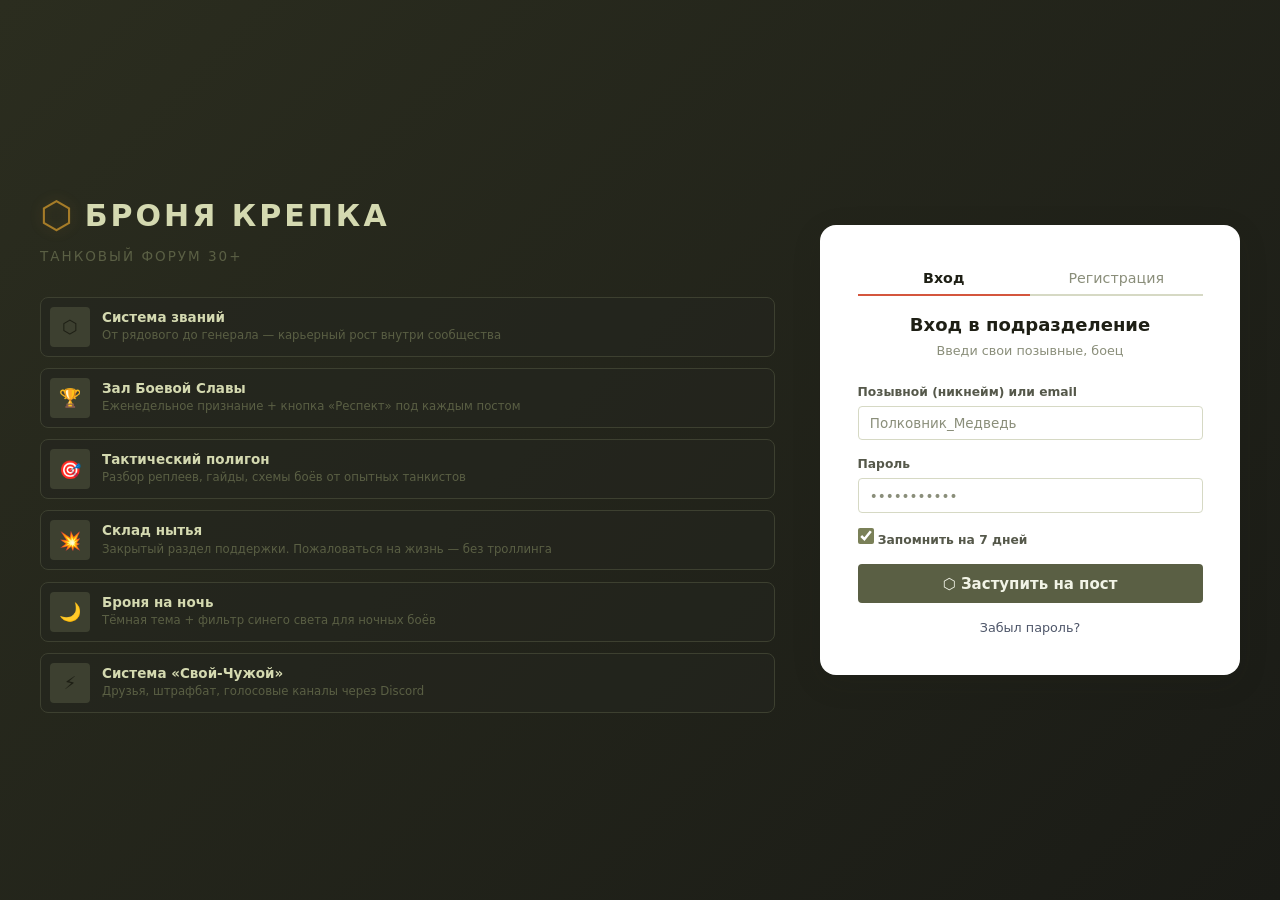
==== frontend/feed.html @ ec735a18 "Initial commit" ====
<!DOCTYPE html>
<html lang="ru">
<head>
  <meta charset="UTF-8">
  <meta name="viewport" content="width=device-width, initial-scale=1.0">
  <title>Броня Крепка — Лента подразделения</title>
  <link rel="stylesheet" href="css/base.css">
  <link rel="stylesheet" href="css/theme.css">
  <link rel="stylesheet" href="css/components.css">
  <link rel="stylesheet" href="css/layout.css">
  <link rel="stylesheet" href="css/responsive.css">
</head>
<body>

<div id="headerPlaceholder"></div>

<div class="page-layout">

  <main class="main-content">

    <div class="breadcrumbs">
      <a href="feed.html">Форум</a>
      <span>•</span>
      <span>Лента тем</span>
    </div>

    <div class="flex items-center justify-between" style="margin-bottom:1rem;flex-wrap:wrap;gap:0.75rem">
      <div>
        <h1 style="font-size:1.3rem">Лента подразделения</h1>
        <span class="text-sm text-tertiary">4 283 бойца в строю · 312 онлайн</span>
      </div>
      <a href="new-topic.html" class="btn btn-fire">➕ Новая тема</a>
    </div>

    <div class="tabs" id="filterTabs">
      <button class="tab active" data-filter="all">Все темы</button>
      <button class="tab" data-filter="vent" style="color:var(--fire-500)">💥 Склад нытья</button>
    </div>

    <div id="topicsContainer">
      <div class="loading" style="text-align:center;padding:2rem;color:var(--text-tertiary)">Загрузка тем...</div>
    </div>

    <!-- Пагинация -->
    <div class="pagination" id="pagination"></div>
  </main>

  <!-- ===== САЙДБАР ===== -->
  <aside class="sidebar">

    <!-- Зал Боевой Славы -->
    <div class="sidebar-widget">
      <div class="sidebar-widget-title">🏆 Зал Боевой Славы</div>
      <div class="hof-entry">
        <span style="font-size:1.2rem">🥇</span>
        <div style="flex:1">
          <div class="hof-name">Полковник_Медведь</div>
          <div class="hof-reason">5 гайдов, 48 респектов</div>
        </div>
        <span class="tag tag-gold">недели</span>
      </div>
      <div class="hof-entry">
        <span style="font-size:1.2rem">🥈</span>
        <div style="flex:1">
          <div class="hof-name">Tankist_1979</div>
          <div class="hof-reason">Помощь 12 новичкам</div>
        </div>
      </div>
      <div class="hof-entry">
        <span style="font-size:1.2rem">🥉</span>
        <div style="flex:1">
          <div class="hof-name">Serega_Na_Objekte</div>
          <div class="hof-reason">Спас тему от срача</div>
        </div>
      </div>
    </div>

    <!-- Кто онлайн -->
    <div class="sidebar-widget">
      <div class="sidebar-widget-title">🔋 За штурвалом <span class="text-xs text-tertiary" id="onlineCountHeader">(0)</span></div>
      <div id="onlineListSidebar"></div>
      <button class="btn btn-ghost btn-sm w-full" style="margin-top:6px" onclick="loadOnlineModal()">👥 Все онлайн</button>
    </div>

    <!-- Статистика -->
    <div class="sidebar-widget">
      <div class="sidebar-widget-title">📊 Статистика подразделения</div>
      <div class="sidebar-stats">
        <div class="sidebar-stat"><div class="num">4 283</div><div class="label">Бойцов</div></div>
        <div class="sidebar-stat"><div class="num">312</div><div class="label">Онлайн</div></div>
        <div class="sidebar-stat"><div class="num">12 847</div><div class="label">Тем</div></div>
        <div class="sidebar-stat"><div class="num">143K</div><div class="label">Постов</div></div>
      </div>
    </div>

    <!-- Достижения -->
    <div class="sidebar-widget">
      <div class="sidebar-widget-title">🏅 Твои достижения</div>
      <div class="achievement-item">
        <div class="ach-icon">💬</div>
        <div class="ach-info">
          <div class="ach-name">100 постов</div>
          <div class="ach-desc">Напиши 100 сообщений</div>
        </div>
        <span class="ach-progress">82/100</span>
      </div>
      <div class="achievement-item">
        <div class="ach-icon">🎓</div>
        <div class="ach-info">
          <div class="ach-name">Наставник</div>
          <div class="ach-desc">Помоги 10 новичкам</div>
        </div>
        <span class="ach-progress">4/10</span>
      </div>
      <div class="achievement-item locked">
        <div class="ach-icon">🛡</div>
        <div class="ach-info">
          <div class="ach-name">Хранитель порядка</div>
          <div class="ach-desc">Спаси тему от флуда</div>
        </div>
        <span class="ach-progress">🔒</span>
      </div>
    </div>

    <!-- Кланы -->
    <div class="sidebar-widget" id="clansWidget">
      <div class="sidebar-widget-title">🏰 Клубы по интересам</div>
      <div id="clansList"><div class="text-sm text-tertiary" style="padding:0.5rem">Загрузка...</div></div>
      <div class="flex gap-2" style="margin-top:0.5rem;flex-wrap:wrap">
        <button class="btn btn-ghost btn-sm" style="flex:1;font-size:0.72rem" onclick="showCreateClan()">➕ Создать</button>
      </div>
    </div>

    <div class="modal-overlay" id="createClanModal">
      <div class="modal" style="max-width:400px;position:relative">
        <button class="modal-close" onclick="modal.close('createClanModal')">✕</button>
        <h2>🏰 Создать клуб</h2>
        <form onsubmit="createClan(this);return false">
          <div class="form-group">
            <label>Название клуба</label>
            <input class="input" id="clanName" placeholder="Название" required>
          </div>
          <div class="form-group">
            <label>Описание</label>
            <textarea class="input" id="clanDesc" rows="3" placeholder="Опишите ваш клуб"></textarea>
          </div>
          <div class="flex gap-2" style="margin-top:1rem">
            <button type="submit" class="btn btn-primary">🏰 Создать</button>
            <button type="button" class="btn btn-ghost" onclick="modal.close('createClanModal')">Отмена</button>
          </div>
        </form>
      </div>
    </div>
  </aside>
</div>

<!-- ===== МОДАЛКА: ВСЕ ОНЛАЙН ===== -->
<div class="modal-overlay" id="onlineModal">
  <div class="modal" style="max-width:460px;position:relative">
    <button class="modal-close" onclick="modal.close('onlineModal')">✕</button>
    <h2>🔋 За штурвалом <span class="text-sm text-tertiary" id="onlineModalCount">(0)</span></h2>

    <div style="margin-bottom:0.75rem">
      <input class="input" type="text" placeholder="Поиск по позывному..." id="onlineSearch" oninput="filterOnline(this.value)">
    </div>

    <div id="onlineList" style="max-height:400px;overflow-y:auto"></div>
  </div>
</div>

<div id="footerPlaceholder"></div>
<div id="chatPlaceholder"></div>

<script src="js/utils.js"></script>
<script src="js/api.js"></script>
<script src="js/theme.js"></script>
<script src="js/toast.js"></script>
<script src="js/avatar.js"></script>
<script src="js/modals.js"></script>
<script src="js/components.js"></script>
<script src="js/chat.js?v=2"></script>
<script>
  var currentFilter = 'all';
  var currentSearch = '';
  var currentPage = 1;
  var categoriesMap = {};
  var sectionsByCategory = {};

  function buildAvatarHtml(username) {
    var letter = (username && username.length > 0) ? username.charAt(0).toUpperCase() : '?';
    var colors = ['4e5669','7a8058','b8432f','a67c28','5a5f44','8a8e7a','9da370','6b5070','3d6b5e','8b5e3c'];
    var hash = 0;
    for (var i = 0; i < (username || '').length; i++) { hash = username.charCodeAt(i) + ((hash << 5) - hash); }
    var c = colors[Math.abs(hash) % colors.length];
    var svg = '%3Csvg xmlns=\'http://www.w3.org/2000/svg\' viewBox=\'0 0 100 100\'%3E%3Crect fill=\'%23' + c + '\' width=\'100\' height=\'100\'/%3E%3Ccircle fill=\'%23d4d9b0\' cx=\'50\' cy=\'35\' r=\'22\'/%3E%3Ctext x=\'50\' y=\'42\' text-anchor=\'middle\' font-size=\'16\' fill=\'%233d4030\' font-weight=\'bold\'%3E' + encodeURIComponent(letter) + '%3C/text%3E%3C/svg%3E';
    return 'data:image/svg+xml,' + svg;
  }

  function formatDate(dateStr) {
    if (!dateStr) return '';
    var d = new Date(dateStr);
    var now = new Date();
    var diff = now - d;
    var mins = Math.floor(diff / 60000);
    var hours = Math.floor(diff / 3600000);
    var days = Math.floor(diff / 86400000);
    if (mins < 1) return 'только что';
    if (mins < 60) return mins + ' мин назад';
    if (hours < 24) return hours + ' ч назад';
    if (days < 7) return days + ' дн назад';
    return d.toLocaleDateString('ru-RU', { day: 'numeric', month: 'short', year: 'numeric' });
  }

  function parseTags(tagsStr) {
    if (!tagsStr) return [];
    return tagsStr.split(',').map(function (t) { return t.trim(); }).filter(function (t) { return t; });
  }

  function getTagClass(tag) {
    var upper = tag.toUpperCase();
    if (upper === 'ЗАКРЕП') return 'tag-gold';
    if (upper === 'ГАЙД' || upper.indexOf('ГАЙД') !== -1) return 'tag-steel';
    if (upper === 'РЕПЛЕЙ') return 'tag-gold';
    if (upper === 'ХОТОВО' || upper.indexOf('НЫТЬЁ') !== -1) return 'tag-fire';
    return '';
  }

  function renderTopicCard(t) {
    var tags = parseTags(t.tags);
    var tagHtml = tags.map(function (tag) {
      var cls = getTagClass(tag);
      return '<span class="tag' + (cls ? ' ' + cls : '') + '">' + tag + '</span>';
    }).join('');
    var avatarUrl = t.avatar || buildAvatarHtml(t.username);
    var lastActivity = t.updatedAt ? '• Последний: <strong>' + t.username + '</strong> ' + formatDate(t.updatedAt) : '';
    var isVent = (t.categoryName && t.categoryName.indexOf('нытья') !== -1);
    var style = isVent ? 'style="border-left-color:var(--fire-400)"' : '';
    var topicLink = isVent ? 'topic.html?id=' + t.id + '&type=vent' : 'topic.html?id=' + t.id;
    var titleStyle = isVent ? 'style="color:var(--fire-500)"' : '';
    return '<div class="topic-card"' + style + '>' +
      '<div class="avatar-wrap"><img class="avatar avatar-sm" src="' + avatarUrl + '" alt="' + escapeHtml(t.username) + '"><span class="online-dot"></span></div>' +
      '<div class="topic-main">' +
      '<div class="topic-title"><a href="' + topicLink + '" ' + titleStyle + '>' + escapeHtml(t.title) + '</a>' + tagHtml + '</div>' +
      '<div class="topic-meta"><a href="profile.html?user=' + encodeURIComponent(t.username) + '" style="color:inherit;text-decoration:none">' + escapeHtml(t.username) + '</a> <span>•</span> <span>' + formatDate(t.createdAt) + '</span> ' + lastActivity + '</div>' +
      '</div>' +
      '<div class="topic-stats"><span>💬 <strong>' + t.postCount + '</strong></span></div>' +
      '</div>';
  }

  function renderCategorySection(catName, catDesc, topics, catId) {
    var isVent = catName.indexOf('нытья') !== -1 || catName.indexOf('Поддержка') !== -1;
    var sectionClass = isVent ? 'vent-section' : '';
    var h = '<section class="category-section" data-category="' + (isVent ? 'vent' : 'general') + '" data-category-id="' + catId + '">';
    if (isVent) h += '<div class="' + sectionClass + '">';
    h += '<div class="category-header"><h2>' + catName + ' <span class="subtitle">' + (catDesc || '') + '</span></h2></div>';
    if (topics.length === 0) {
      h += '<div class="text-sm text-tertiary" style="padding:1rem;text-align:center">Тем пока нет</div>';
    } else {
      for (var i = 0; i < topics.length; i++) {
        h += renderTopicCard(topics[i]);
      }
    }
    if (isVent) h += '</div>';
    h += '</section>';
    return h;
  }

  function renderPagination(totalCount, page, pageSize) {
    var totalPages = Math.ceil(totalCount / pageSize);
    if (totalPages <= 1) return '';
    var h = '';
    h += '<button class="page-btn' + (page <= 1 ? ' disabled' : '') + '" data-page="' + (page - 1) + '" onclick="goToPage(' + (page - 1) + ')">←</button>';
    for (var p = 1; p <= totalPages; p++) {
      if (totalPages > 7 && p > 2 && p < totalPages - 1 && Math.abs(p - page) > 2) {
        if (p === 3 || p === totalPages - 2) h += '<button class="page-btn disabled">⋯</button>';
        continue;
      }
      h += '<button class="page-btn' + (p === page ? ' active' : '') + '" onclick="goToPage(' + p + ')">' + p + '</button>';
    }
    h += '<button class="page-btn' + (page >= totalPages ? ' disabled' : '') + '" data-page="' + (page + 1) + '" onclick="goToPage(' + (page + 1) + ')">→</button>';
    return h;
  }

  function goToPage(page) {
    currentPage = page;
    loadTopics();
  }

  async function loadTopics() {
    var container = document.getElementById('topicsContainer');
    container.innerHTML = '<div class="loading" style="text-align:center;padding:2rem;color:var(--text-tertiary)">Загрузка тем...</div>';
    try {
      var params = '?page=' + currentPage + '&pageSize=20';
      if (currentSearch) params += '&search=' + encodeURIComponent(currentSearch);

      var data = await api.get('/api/topics' + params);
      var topics = data.items || [];
      var totalCount = data.totalCount || 0;

      // Group topics by category
      var grouped = {};
      for (var i = 0; i < topics.length; i++) {
        var t = topics[i];
        var catName = t.categoryName || 'Общее';
        if (!grouped[catName]) grouped[catName] = { catId: t.categoryId, desc: '', topics: [] };
        grouped[catName].topics.push(t);
      }

      // Get categories for descriptions
      var catKeys = Object.keys(grouped);
      if (catKeys.length === 0) {
        container.innerHTML = '<div class="text-sm text-tertiary" style="padding:2rem;text-align:center">Тем пока нет. Создай первую!</div>';
      } else {
        var h = '';
        for (var cn in grouped) {
          var g = grouped[cn];
          var catDesc = categoriesMap[g.catId] || '';
          if (currentFilter === 'vent' && cn.indexOf('нытья') === -1 && cn.indexOf('Поддержка') === -1) continue;
          if (currentFilter === 'all' || (currentFilter === 'vent' && (cn.indexOf('нытья') !== -1 || cn.indexOf('Поддержка') !== -1))) {
            h += renderCategorySection(cn, catDesc, g.topics, g.catId);
          }
        }
        container.innerHTML = h || '<div class="text-sm text-tertiary" style="padding:2rem;text-align:center">Нет тем в этой категории</div>';
      }

      document.getElementById('pagination').innerHTML = renderPagination(totalCount, currentPage, 20);
    } catch (e) {
      container.innerHTML = '<div class="text-sm" style="padding:2rem;text-align:center;color:var(--fire-500)">Ошибка загрузки тем. Попробуй позже.</div>';
    }
  }

  async function loadCategories() {
    try {
      var cats = await api.get('/api/categories');
      for (var i = 0; i < cats.length; i++) {
        categoriesMap[cats[i].id] = cats[i].description || '';
      }
    } catch (_) {}
  }

  async function loadClans() {
    try {
      var clans = await api.get('/api/clans');
      var list = document.getElementById('clansList');
      if (!list) return;
      if (!clans || clans.length === 0) {
        list.innerHTML = '<div class="text-sm text-tertiary" style="padding:0.5rem">Кланов пока нет</div>';
        return;
      }
      var emojis = ['🔵','🎯','💥','🛡','⚔️','🏰'];
      list.innerHTML = clans.map(function (c, idx) {
        var actionBtn = c.isMember
          ? '<button class="pa-btn" style="font-size:0.65rem;color:var(--fire-500)" onclick="leaveClan(' + c.id + ',\'' + c.name.replace(/'/g, "\\'") + '\')" title="Покинуть">🚪</button>'
          : '<button class="pa-btn" style="font-size:0.65rem" onclick="joinClan(' + c.id + ',\'' + c.name.replace(/'/g, "\\'") + '\')" title="Вступить">➕</button>';
        var memberBadge = c.isMember ? ' <span class="text-xs" style="color:var(--olive-500)">✓</span>' : '';
        return '<div class="clan-card">' +
          '<div class="clan-emblem">' + (emojis[idx % emojis.length]) + '</div>' +
          '<div class="clan-info"><div class="clan-name">' + escapeHtml(c.name) + memberBadge + '</div>' +
          '<div class="clan-desc">' + escapeHtml(c.description || '') + '</div></div>' +
          '<span class="text-xs text-tertiary" style="white-space:nowrap">👥 ' + c.memberCount + '</span>' +
          '<div class="flex" style="gap:2px;margin-left:4px">' + actionBtn + '</div></div>';
      }).join('');
    } catch (_) {
      var list = document.getElementById('clansList');
      if (list) list.innerHTML = '<div class="text-sm text-tertiary" style="padding:0.5rem">Не удалось загрузить кланы</div>';
    }
  }

  function showCreateClan() {
    document.getElementById('clanName').value = '';
    document.getElementById('clanDesc').value = '';
    modal.open('createClanModal');
  }

  async function createClan(form) {
    var name = document.getElementById('clanName').value.trim();
    var desc = document.getElementById('clanDesc').value.trim();
    if (!name) { toast.warning('Введи название клуба'); return; }
    try {
      await api.post('/api/clans/create', { name: name, description: desc });
      toast.success('Клуб "' + name + '" создан!');
      modal.close('createClanModal');
      loadClans();
    } catch (_) {}
  }

  async function joinClan(clanId, clanName) {
    try {
      await api.post('/api/clans/join', { clanId: clanId });
      toast.success('Вступил в "' + clanName + '"');
      loadClans();
    } catch (_) {}
  }

  async function leaveClan(clanId, clanName) {
    try {
      await api.post('/api/clans/leave', { clanId: clanId });
      toast.info('Покинул "' + clanName + '"');
      loadClans();
    } catch (_) {}
  }

  document.addEventListener('DOMContentLoaded', function () {
    // Redirect if not logged in
    if (!api.isLoggedIn()) { window.location.href = 'index.html'; return; }

    // Tabs
    var tabs = document.querySelectorAll('#filterTabs .tab');
    tabs.forEach(function (tab) {
      tab.addEventListener('click', function () {
        tabs.forEach(function (t) { t.classList.remove('active'); t.style.color = ''; t.style.borderBottomColor = ''; });
        this.classList.add('active');
        this.style.color = 'var(--text-primary)';
        this.style.borderBottomColor = 'var(--fire-500)';
        currentFilter = this.getAttribute('data-filter');
        currentPage = 1;
        loadTopics();
      });
    });

    // Search
    var searchInput = document.getElementById('headerSearch');
    if (searchInput) {
      var urlParams = new URLSearchParams(window.location.search);
      var urlQ = urlParams.get('q');
      if (urlQ) {
        searchInput.value = urlQ;
        currentSearch = urlQ;
      }

      searchInput.addEventListener('input', function () {
        currentSearch = this.value;
        currentPage = 1;
        loadTopics();
      });
    }

    // Load data
    loadCategories().then(function () { loadTopics(); });
    loadClans();
    loadOnlineUsers();

    // Heartbeat
    api.post('/api/users/heartbeat');
    setInterval(function () { api.post('/api/users/heartbeat'); }, 120000);
  });

  function renderOnlineUser(u) {
    var rankHtml = u.rank ? '<span class="rank-badge" style="font-size:0.55rem;color:var(--' + (u.rankClass || 'rank-corporal') + ');border-color:var(--' + (u.rankClass || 'rank-corporal') + ')">' + escapeHtml(u.rank) + '</span>' : '';
    var avatarLetter = (u.username || '?').charAt(0).toUpperCase();
    return '<div class="online-item">'
      + '<span class="status-dot-sm online"></span>'
      + '<a href="profile.html?user=' + encodeURIComponent(u.username) + '" class="name" style="color:var(--text-primary);text-decoration:none">' + escapeHtml(u.username) + '</a>'
      + rankHtml
      + '</div>';
  }

  async function loadOnlineUsers() {
    try {
      var users = await api.get('/api/users/online');
      var sidebar = document.getElementById('onlineListSidebar');
      var countEl = document.getElementById('onlineCountHeader');
      if (!sidebar) return;

      if (!users || users.length === 0) {
        sidebar.innerHTML = '<div class="text-xs text-tertiary" style="padding:0.5rem">Нет бойцов онлайн</div>';
        if (countEl) countEl.textContent = '(0)';
        return;
      }

      if (countEl) countEl.textContent = '(' + users.length + ')';
      sidebar.innerHTML = users.slice(0, 5).map(renderOnlineUser).join('');
    } catch (_) {}
  }

  async function loadOnlineModal() {
    try {
      var users = await api.get('/api/users/online');
      var list = document.getElementById('onlineList');
      var countEl = document.getElementById('onlineModalCount');
      if (!list) return;

      if (!users || users.length === 0) {
        list.innerHTML = '<div class="text-sm text-tertiary" style="padding:1rem;text-align:center">Нет бойцов онлайн</div>';
        if (countEl) countEl.textContent = '(0)';
      } else {
        if (countEl) countEl.textContent = '(' + users.length + ')';
        list.innerHTML = users.map(renderOnlineUser).join('');
      }

      document.getElementById('onlineSearch').value = '';
      modal.open('onlineModal');
    } catch (_) {
      toast.error('Не удалось загрузить список онлайн');
    }
  }

  function filterOnline(query) {
    var items = document.querySelectorAll('#onlineList .online-item');
    query = query.toLowerCase().trim();
    items.forEach(function (item) {
      var name = item.querySelector('.name').textContent.toLowerCase();
      item.style.display = !query || name.indexOf(query) !== -1 ? '' : 'none';
    });
  }
</script>
</body>
</html>
---- frontend/css/base.css ----
/* ================================================================
   БАЗОВЫЕ СТИЛИ — сброс, переменные, типографика
   ================================================================ */

/* ----- Переменные (светлая тема) ----- */
:root {
  --olive-900: #2b2d1f;
  --olive-800: #3d4030;
  --olive-700: #5a5f44;
  --olive-600: #7a8058;
  --olive-500: #9da370;
  --olive-400: #bcc28e;
  --olive-300: #d4d9b0;
  --olive-200: #e6e9ce;
  --olive-100: #f2f4e6;

  --steel-700: #3a4050;
  --steel-600: #4e5669;
  --steel-500: #6b758c;
  --steel-400: #8d96ab;
  --steel-300: #b3b9c9;
  --steel-200: #d6dae3;
  --steel-100: #edf0f5;

  --fire-600: #b8432f;
  --fire-500: #d4563e;
  --fire-400: #e0705a;
  --fire-300: #eb8f7d;

  --gold-600: #a67c28;
  --gold-500: #c49a3a;
  --gold-400: #dbb44f;
  --gold-300: #e8cc6e;

  --bg-body: #f0f1e8;
  --bg-card: #ffffff;
  --bg-card-alt: #f8f9f2;
  --bg-input: #ffffff;
  --bg-overlay: rgba(43, 45, 31, 0.6);

  --text-primary: #1e1f15;
  --text-secondary: #55584a;
  --text-tertiary: #8a8e7a;
  --text-inverse: #f2f4e6;
  --text-link: #4e5669;
  --text-link-hover: #b8432f;

  --border-color: #d6d9c4;
  --border-light: #e6e9ce;
  --shadow-sm: 0 1px 3px rgba(30, 31, 21, 0.08);
  --shadow-md: 0 4px 12px rgba(30, 31, 21, 0.1);
  --shadow-lg: 0 8px 30px rgba(30, 31, 21, 0.12);

  --font-base: 'Segoe UI', system-ui, -apple-system, sans-serif;
  --font-mono: 'Cascadia Code', 'Fira Code', 'Consolas', monospace;

  --radius-sm: 4px;
  --radius-md: 8px;
  --radius-lg: 12px;
  --radius-xl: 16px;

  --rank-private: #8a8e7a;
  --rank-corporal: #6b758c;
  --rank-sergeant: #7a8058;
  --rank-lieutenant: #5a5f44;
  --rank-major: #b8432f;
  --rank-colonel: #a67c28;
  --rank-general: #1e1f15;

  --online-color: #4caf50;
  --offline-color: #9e9e9e;
  --warning-color: #f5a623;
  --error-color: #d4563e;
}

/* ----- Сброс ----- */
*, *::before, *::after { box-sizing: border-box; margin: 0; padding: 0; }

html {
  font-size: 15px;
  scroll-behavior: smooth;
}

body {
  font-family: var(--font-base);
  color: var(--text-primary);
  background: var(--bg-body);
  line-height: 1.5;
  -webkit-font-smoothing: antialiased;
  min-height: 100vh;
  transition: background 0.3s, color 0.3s;
}

a {
  color: var(--text-link);
  text-decoration: none;
  transition: color 0.2s;
}
a:hover { color: var(--text-link-hover); }

img { max-width: 100%; height: auto; display: block; }

ul, ol { list-style: none; }

input, button, textarea, select { font-family: inherit; }

/* ----- Типографика ----- */
h1, h2, h3, h4, h5, h6 {
  font-weight: 700;
  line-height: 1.25;
  color: var(--text-primary);
}

.text-sm { font-size: 0.82rem; }
.text-xs { font-size: 0.72rem; }
.text-tertiary { color: var(--text-tertiary); }
.text-secondary { color: var(--text-secondary); }
.fw-500 { font-weight: 500; }
.fw-600 { font-weight: 600; }
.fw-700 { font-weight: 700; }

/* ----- Утилиты ----- */
.flex { display: flex; }
.flex-col { flex-direction: column; }
.items-center { align-items: center; }
.justify-between { justify-content: space-between; }
.gap-1 { gap: 0.25rem; }
.gap-2 { gap: 0.5rem; }
.gap-3 { gap: 0.75rem; }
.gap-4 { gap: 1rem; }
.mt-2 { margin-top: 0.5rem; }
.mt-4 { margin-top: 1rem; }
.mb-4 { margin-bottom: 1rem; }
.w-full { width: 100%; }
---- frontend/css/theme.css ----
/* ================================================================
   ТЁМНАЯ ТЕМА — «Броня на ночь»
   ================================================================ */

[data-theme="night"] {
  --bg-body: #1a1b16;
  --bg-card: #24251e;
  --bg-card-alt: #2a2c23;
  --bg-input: #2a2c23;
  --bg-overlay: rgba(0, 0, 0, 0.7);

  --text-primary: #e6e9ce;
  --text-secondary: #b3b89e;
  --text-tertiary: #7a8058;
  --text-inverse: #1a1b16;

  --border-color: #3d4030;
  --border-light: #2b2d1f;
  --shadow-sm: 0 1px 3px rgba(0, 0, 0, 0.3);
  --shadow-md: 0 4px 12px rgba(0, 0, 0, 0.4);
  --shadow-lg: 0 8px 30px rgba(0, 0, 0, 0.5);
}

/* ----- Тумблер ----- */
.theme-toggle {
  position: relative;
  width: 40px;
  height: 22px;
  background: var(--olive-700);
  border-radius: 11px;
  border: none;
  cursor: pointer;
  transition: background 0.3s;
  flex-shrink: 0;
}
.theme-toggle::after {
  content: '';
  position: absolute;
  top: 2px;
  left: 2px;
  width: 18px;
  height: 18px;
  border-radius: 50%;
  background: var(--olive-200);
  transition: transform 0.3s, background 0.3s;
}
[data-theme="night"] .theme-toggle {
  background: var(--gold-600);
}
[data-theme="night"] .theme-toggle::after {
  transform: translateX(18px);
  background: #1a1b16;
}

/* ----- Скроллбар под тему ----- */
::-webkit-scrollbar { width: 6px; }
::-webkit-scrollbar-track { background: var(--bg-body); }
::-webkit-scrollbar-thumb { background: var(--border-color); border-radius: 3px; }
::-webkit-scrollbar-thumb:hover { background: var(--olive-500); }
---- frontend/css/components.css ----
/* ================================================================
   КОМПОНЕНТЫ — хедер, футер, кнопки, карточки, бейджи
   ================================================================ */

/* ----- Хедер ----- */
.header {
  background: var(--olive-900);
  border-bottom: 3px solid var(--olive-500);
  padding: 0 1.5rem;
  height: 60px;
  display: flex;
  align-items: center;
  justify-content: space-between;
  position: sticky;
  top: 0;
  z-index: 100;
  box-shadow: 0 2px 12px rgba(0, 0, 0, 0.3);
}
[data-theme="night"] .header { background: #12130e; }

.header-logo {
  display: flex;
  align-items: center;
  gap: 10px;
  color: var(--gold-400);
  font-size: 1.1rem;
  font-weight: 700;
}
.header-logo .logo-icon { font-size: 1.5rem; line-height: 1; }
.header-logo .logo-text small {
  display: block;
  font-weight: 400;
  font-size: 0.65rem;
  opacity: 0.6;
  letter-spacing: 0.08em;
  text-transform: uppercase;
}

.header-nav {
  display: flex;
  align-items: center;
  gap: 1.25rem;
}
.header-nav a {
  color: var(--olive-400);
  font-size: 0.85rem;
  font-weight: 500;
  padding: 0.25rem 0;
  border-bottom: 2px solid transparent;
  transition: 0.2s;
  white-space: nowrap;
}
.header-nav a:hover,
.header-nav a.active {
  color: var(--olive-200);
  border-bottom-color: var(--fire-500);
}

.header-actions {
  display: flex;
  align-items: center;
  gap: 0.75rem;
}

/* ----- Поиск ----- */
.search-box {
  display: flex;
  align-items: center;
  background: var(--bg-input);
  border: 1px solid var(--border-color);
  border-radius: var(--radius-md);
  padding: 0.3rem 0.5rem;
  transition: 0.2s;
  position: relative;
}
.search-box:focus-within {
  border-color: var(--olive-500);
  box-shadow: 0 0 0 3px rgba(90, 95, 68, 0.15);
}
.search-box input {
  border: none;
  background: transparent;
  padding: 0.2rem 0.4rem;
  font-size: 0.82rem;
  color: var(--text-primary);
  outline: none;
  flex: 1;
  min-width: 0;
  font-family: inherit;
}
.search-box input::placeholder { color: var(--text-tertiary); }
[data-theme="night"] .search-box input::placeholder { color: var(--olive-700); }

/* ----- Бургер-меню ----- */
.burger {
  display: none;
  flex-direction: column;
  gap: 4px;
  background: none;
  border: none;
  cursor: pointer;
  padding: 4px;
}
.burger span {
  display: block;
  width: 22px;
  height: 2px;
  background: var(--olive-400);
  border-radius: 1px;
  transition: 0.3s;
}

/* ----- Кнопки ----- */
.btn {
  display: inline-flex;
  align-items: center;
  gap: 6px;
  padding: 0.5rem 1rem;
  border: none;
  border-radius: var(--radius-sm);
  font-size: 0.85rem;
  font-weight: 600;
  cursor: pointer;
  transition: all 0.2s;
  line-height: 1.2;
  white-space: nowrap;
  font-family: inherit;
}
.btn-primary {
  background: var(--olive-700);
  color: var(--olive-100);
}
.btn-primary:hover { background: var(--olive-600); }

.btn-fire {
  background: var(--fire-600);
  color: #fff;
}
.btn-fire:hover { background: var(--fire-500); }

.btn-ghost {
  background: transparent;
  color: var(--text-secondary);
  border: 1px solid var(--border-color);
}
.btn-ghost:hover { background: var(--bg-card-alt); border-color: var(--olive-500); }

.btn-sm { padding: 0.3rem 0.7rem; font-size: 0.78rem; }

.btn-gold {
  background: var(--gold-600);
  color: #fff;
}
.btn-gold:hover { background: var(--gold-500); }

.btn-icon {
  width: 36px;
  height: 36px;
  padding: 0;
  display: flex;
  align-items: center;
  justify-content: center;
  border-radius: var(--radius-sm);
  background: transparent;
  border: 1px solid var(--olive-700);
  color: var(--olive-400);
  font-size: 1rem;
  cursor: pointer;
  transition: 0.2s;
}
.btn-icon:hover { background: var(--olive-800); color: var(--olive-200); }

/* ----- Формы ----- */
.form-group { margin-bottom: 1rem; }
.form-group label {
  display: block;
  font-size: 0.82rem;
  font-weight: 600;
  color: var(--text-secondary);
  margin-bottom: 0.3rem;
}

.form-checkbox {
  display: flex;
  align-items: center;
  gap: 8px;
  font-size: 0.82rem;
  color: var(--text-secondary);
  cursor: pointer;
}
.form-checkbox input[type="checkbox"] {
  width: 16px;
  height: 16px;
  accent-color: var(--olive-600);
  cursor: pointer;
}

select.input {
  appearance: auto;
  -webkit-appearance: auto;
}

/* ----- Инпуты ----- */
.input {
  width: 100%;
  padding: 0.55rem 0.75rem;
  border: 1px solid var(--border-color);
  border-radius: var(--radius-sm);
  font-size: 0.9rem;
  color: var(--text-primary);
  background: var(--bg-input);
  outline: none;
  transition: 0.2s;
  font-family: inherit;
}
.input:focus {
  border-color: var(--olive-500);
  box-shadow: 0 0 0 3px rgba(90, 95, 68, 0.15);
}
.input::placeholder { color: var(--text-tertiary); }

/* ----- Аватар ----- */
.avatar {
  width: 40px;
  height: 40px;
  border-radius: var(--radius-md);
  object-fit: cover;
  background: var(--steel-300);
  flex-shrink: 0;
}
.avatar-sm { width: 30px; height: 30px; border-radius: var(--radius-sm); }
.avatar-lg { width: 80px; height: 80px; border-radius: var(--radius-lg); }
.avatar-xl { width: 120px; height: 120px; border-radius: var(--radius-lg); }

.avatar-wrap {
  position: relative;
  display: inline-flex;
}
.online-dot {
  position: absolute;
  bottom: 0;
  right: 0;
  width: 12px;
  height: 12px;
  border-radius: 50%;
  border: 2px solid var(--bg-card);
  background: var(--online-color);
}
.online-dot.offline { background: var(--offline-color); }

/* ----- Бейдж звания ----- */
.rank-badge {
  display: inline-flex;
  align-items: center;
  gap: 4px;
  font-size: 0.72rem;
  font-weight: 700;
  text-transform: uppercase;
  letter-spacing: 0.04em;
  padding: 2px 8px;
  border-radius: var(--radius-sm);
  background: var(--bg-card-alt);
  border: 1px solid var(--border-color);
}
.rank-private { color: var(--rank-private); border-color: var(--rank-private); }
.rank-corporal { color: var(--rank-corporal); border-color: var(--rank-corporal); }
.rank-sergeant { color: var(--rank-sergeant); border-color: var(--rank-sergeant); }
.rank-lieutenant { color: var(--rank-lieutenant); border-color: var(--rank-lieutenant); }
.rank-major { color: var(--rank-major); border-color: var(--rank-major); }
.rank-colonel { color: var(--rank-colonel); border-color: var(--rank-colonel); }
.rank-general { color: var(--rank-general); border-color: var(--rank-general); }

/* ----- Медали ----- */
.medal {
  display: inline-flex;
  align-items: center;
  justify-content: center;
  width: 28px;
  height: 28px;
  border-radius: 50%;
  font-size: 0.7rem;
  font-weight: 800;
  flex-shrink: 0;
}
.medal-gold { background: var(--gold-300); color: var(--gold-600); }
.medal-silver { background: var(--steel-200); color: var(--steel-600); }
.medal-fire { background: var(--fire-300); color: var(--fire-600); }

.medal-strip { display: inline-flex; gap: 3px; }

/* ----- Теги ----- */
.tag {
  display: inline-block;
  font-size: 0.68rem;
  font-weight: 600;
  padding: 1px 8px;
  border-radius: 10px;
  background: var(--olive-200);
  color: var(--olive-700);
  text-transform: uppercase;
  letter-spacing: 0.03em;
  white-space: nowrap;
}
[data-theme="night"] .tag { background: var(--olive-800); color: var(--olive-300); }
.tag-fire { background: #fce8e4; color: var(--fire-600); }
[data-theme="night"] .tag-fire { background: #3d1e18; color: var(--fire-400); }
.tag-gold { background: #f5edce; color: var(--gold-600); }
[data-theme="night"] .tag-gold { background: #3d2e11; color: var(--gold-400); }
.tag-steel { background: var(--steel-100); color: var(--steel-600); }
[data-theme="night"] .tag-steel { background: var(--steel-700); color: var(--steel-300); }

/* ----- Футер ----- */
.footer {
  background: var(--olive-900);
  padding: 1rem 1.5rem;
  margin-top: 2rem;
  display: flex;
  align-items: center;
  justify-content: space-between;
  flex-wrap: wrap;
  gap: 0.5rem;
  font-size: 0.78rem;
  color: var(--olive-600);
}
[data-theme="night"] .footer { background: #12130e; }

/* ----- Модальные окна ----- */
.modal-overlay {
  position: fixed;
  inset: 0;
  background: var(--bg-overlay);
  z-index: 300;
  display: none;
  align-items: center;
  justify-content: center;
  padding: 1rem;
  animation: modalFadeIn 0.2s ease;
}
.modal-overlay.open { display: flex; }
@keyframes modalFadeIn { from { opacity: 0; } to { opacity: 1; } }

.modal {
  background: var(--bg-card);
  border-radius: var(--radius-xl);
  padding: 1.5rem 2rem 2rem;
  max-width: 500px;
  width: 100%;
  box-shadow: var(--shadow-lg);
  max-height: 90vh;
  overflow-y: auto;
  animation: modalSlideIn 0.25s ease;
}
@keyframes modalSlideIn { from { transform: translateY(20px); opacity: 0; } to { transform: translateY(0); opacity: 1; } }
.modal h2 { font-size: 1.15rem; font-weight: 700; margin-bottom: 1rem; }
.modal-close {
  position: absolute;
  top: 1rem; right: 1rem;
  background: none;
  border: none;
  font-size: 1.2rem;
  cursor: pointer;
  color: var(--text-tertiary);
  transition: 0.2s;
}
.modal-close:hover { color: var(--text-primary); }

/* ----- Прогресс-бар ----- */
.progress-bar {
  height: 8px;
  background: var(--border-light);
  border-radius: 4px;
  overflow: hidden;
}
.progress-bar-fill {
  height: 100%;
  border-radius: 4px;
  background: var(--gold-500);
  transition: width 0.3s;
}
---- frontend/css/layout.css ----
/* ================================================================
   ЛЕЙАУТ — сетка, сайдбар, карточки, посты, чат
   ================================================================ */

/* ----- Контейнер ----- */
.page-layout {
  display: flex;
  gap: 1.5rem;
  max-width: 1280px;
  margin: 1.5rem auto;
  padding: 0 1.5rem;
}
.main-content { flex: 1; min-width: 0; }
.sidebar {
  width: 300px;
  flex-shrink: 0;
  display: flex;
  flex-direction: column;
  gap: 1rem;
}

/* ----- Хлебные крошки ----- */
.breadcrumbs {
  display: flex;
  align-items: center;
  gap: 6px;
  font-size: 0.8rem;
  color: var(--text-tertiary);
  margin-bottom: 1rem;
  flex-wrap: wrap;
}
.breadcrumbs a { color: var(--text-tertiary); }
.breadcrumbs a:hover { color: var(--text-primary); }

/* ----- Табы ----- */
.tabs {
  display: flex;
  gap: 0;
  border-bottom: 2px solid var(--border-color);
  margin-bottom: 1rem;
  overflow-x: auto;
}
.tab {
  padding: 0.5rem 1rem;
  font-size: 0.85rem;
  font-weight: 500;
  color: var(--text-tertiary);
  background: none;
  border: none;
  border-bottom: 2px solid transparent;
  margin-bottom: -2px;
  cursor: pointer;
  transition: 0.2s;
  white-space: nowrap;
  font-family: inherit;
}
.tab:hover { color: var(--text-primary); }
.tab.active { color: var(--text-primary); border-bottom-color: var(--fire-500); }

/* ----- Категория ----- */
.category-section { margin-bottom: 2rem; }
.category-header {
  display: flex;
  align-items: center;
  justify-content: space-between;
  padding-bottom: 0.75rem;
  border-bottom: 2px solid var(--border-color);
  margin-bottom: 1rem;
  flex-wrap: wrap;
  gap: 0.5rem;
}
.category-header h2 {
  font-size: 1.1rem;
  font-weight: 700;
  display: flex;
  align-items: center;
  gap: 8px;
}
.category-header .subtitle {
  font-size: 0.78rem;
  color: var(--text-tertiary);
  font-weight: 400;
}

/* ----- Карточка темы ----- */
.topic-card {
  background: var(--bg-card);
  border: 1px solid var(--border-color);
  border-radius: var(--radius-md);
  padding: 1rem 1.25rem;
  display: flex;
  align-items: flex-start;
  gap: 1rem;
  transition: 0.2s;
  margin-bottom: 8px;
}
.topic-card:hover {
  border-color: var(--olive-500);
  box-shadow: var(--shadow-sm);
}
.topic-card.pinned {
  border-left: 3px solid var(--gold-500);
  background: linear-gradient(135deg, var(--bg-card), rgba(196, 154, 58, 0.04));
}
.topic-card .topic-main { flex: 1; min-width: 0; }
.topic-card .topic-title {
  font-size: 1rem;
  font-weight: 600;
  margin-bottom: 0.2rem;
  display: flex;
  align-items: center;
  gap: 6px;
  flex-wrap: wrap;
}
.topic-card .topic-title a { color: var(--text-primary); }
.topic-card .topic-title a:hover { color: var(--text-link-hover); }

.topic-meta {
  display: flex;
  align-items: center;
  gap: 1rem;
  font-size: 0.78rem;
  color: var(--text-tertiary);
  margin-top: 0.25rem;
  flex-wrap: wrap;
}

.topic-stats {
  display: flex;
  align-items: center;
  gap: 1rem;
  flex-shrink: 0;
  font-size: 0.78rem;
  color: var(--text-tertiary);
  text-align: right;
}

/* ----- Пост ----- */
.post {
  background: var(--bg-card);
  border: 1px solid var(--border-color);
  border-radius: var(--radius-md);
  padding: 1.25rem;
  margin-bottom: 1rem;
  display: flex;
  gap: 1rem;
  transition: 0.2s;
}
.post:hover { border-color: var(--olive-500); }

.post-sidebar {
  width: 140px;
  flex-shrink: 0;
  text-align: center;
  padding-top: 0.25rem;
}
.post-sidebar .username {
  font-weight: 600;
  font-size: 0.85rem;
  margin-top: 0.4rem;
  display: block;
  word-break: break-word;
}
.post-sidebar .post-count {
  font-size: 0.7rem;
  color: var(--text-tertiary);
  margin-top: 0.15rem;
}
.post-body { flex: 1; min-width: 0; }

.post-header {
  display: flex;
  align-items: center;
  justify-content: space-between;
  margin-bottom: 0.6rem;
  font-size: 0.78rem;
  color: var(--text-tertiary);
}
.post-actions {
  display: flex;
  gap: 4px;
}
.post-actions .pa-btn {
  background: none;
  border: none;
  color: var(--text-tertiary);
  font-size: 0.75rem;
  cursor: pointer;
  padding: 2px 6px;
  border-radius: var(--radius-sm);
  transition: 0.2s;
}
.post-actions .pa-btn:hover { background: var(--bg-card-alt); color: var(--text-primary); }

.post-text {
  font-size: 0.92rem;
  line-height: 1.6;
  color: var(--text-primary);
}
.post-text p { margin-bottom: 0.5rem; }
.post-text p:last-child { margin-bottom: 0; }

blockquote {
  border-left: 3px solid var(--steel-300);
  padding: 0.3rem 0.75rem;
  margin-bottom: 0.5rem;
  background: var(--bg-card-alt);
  border-radius: var(--radius-sm);
  font-size: 0.82rem;
  color: var(--text-tertiary);
}

.post-attachments {
  margin-top: 0.75rem;
  display: flex;
  gap: 8px;
  flex-wrap: wrap;
}
.post-attachment {
  width: 120px;
  height: 80px;
  border-radius: var(--radius-sm);
  background: var(--steel-200);
  overflow: hidden;
  border: 1px solid var(--border-light);
  cursor: pointer;
  transition: 0.2s;
}
.post-attachment:hover { border-color: var(--olive-500); transform: scale(1.03); }
.post-attachment img { width: 100%; height: 100%; object-fit: cover; }
.post-attachment.replay {
  background: var(--olive-200);
  display: flex;
  align-items: center;
  justify-content: center;
  font-size: 0.7rem;
  font-weight: 600;
  color: var(--olive-700);
  width: 140px;
  height: 60px;
  border: 1px dashed var(--olive-500);
}

/* ----- Рейтинг поста ----- */
.rating-controls {
  display: flex;
  align-items: center;
  gap: 4px;
  margin-top: 0.6rem;
}
.rating-btn {
  background: none;
  border: 1px solid var(--border-color);
  border-radius: var(--radius-sm);
  padding: 2px 8px;
  font-size: 0.78rem;
  cursor: pointer;
  color: var(--text-tertiary);
  transition: 0.2s;
  display: flex;
  align-items: center;
  gap: 3px;
}
.rating-btn:hover { border-color: var(--olive-500); color: var(--text-primary); }
.rating-btn.up:hover,
.rating-btn.up.active { border-color: var(--olive-600); color: var(--olive-600); }
.rating-btn.down:hover,
.rating-btn.down.active { border-color: var(--fire-500); color: var(--fire-500); }

/* ----- Виджет сайдбара ----- */
.sidebar-widget {
  background: var(--bg-card);
  border: 1px solid var(--border-color);
  border-radius: var(--radius-md);
  padding: 1rem;
}
.sidebar-widget-title {
  font-size: 0.78rem;
  font-weight: 700;
  text-transform: uppercase;
  letter-spacing: 0.05em;
  color: var(--text-tertiary);
  margin-bottom: 0.75rem;
  padding-bottom: 0.5rem;
  border-bottom: 1px solid var(--border-light);
}
/* Онлайн-список */
.online-item {
  display: flex;
  align-items: center;
  gap: 8px;
  font-size: 0.82rem;
  padding: 0.25rem 0;
}
.online-item .name { flex: 1; font-weight: 500; }
.status-dot-sm {
  width: 8px;
  height: 8px;
  border-radius: 50%;
  flex-shrink: 0;
}
.status-dot-sm.online { background: var(--online-color); }
.status-dot-sm.away { background: var(--warning-color); }

/* Статистика */
.sidebar-stats {
  display: grid;
  grid-template-columns: 1fr 1fr;
  gap: 8px;
}
.sidebar-stat {
  text-align: center;
  padding: 0.5rem;
  background: var(--bg-card-alt);
  border-radius: var(--radius-sm);
}
.sidebar-stat .num { font-size: 1.2rem; font-weight: 700; color: var(--olive-700); }
.sidebar-stat .label { font-size: 0.68rem; color: var(--text-tertiary); text-transform: uppercase; }

/* Зал Славы */
.hof-entry {
  display: flex;
  align-items: center;
  gap: 8px;
  padding: 0.4rem 0;
  border-bottom: 1px solid var(--border-light);
  font-size: 0.82rem;
}
.hof-entry:last-child { border-bottom: none; }
.hof-entry .hof-name { font-weight: 500; flex: 1; }
.hof-entry .hof-reason { font-size: 0.7rem; color: var(--text-tertiary); }

/* Достижения */
.achievement-item {
  display: flex;
  align-items: center;
  gap: 10px;
  padding: 0.5rem 0;
  border-bottom: 1px solid var(--border-light);
}
.achievement-item:last-child { border-bottom: none; }
.achievement-item .ach-icon {
  width: 36px; height: 36px;
  border-radius: var(--radius-sm);
  display: flex;
  align-items: center;
  justify-content: center;
  font-size: 1.1rem;
  background: var(--bg-card-alt);
  border: 1px solid var(--border-color);
  flex-shrink: 0;
}
.achievement-item.locked .ach-icon { opacity: 0.35; filter: grayscale(1); }
.achievement-item .ach-info { flex: 1; }
.achievement-item .ach-name { font-weight: 600; font-size: 0.85rem; }
.achievement-item .ach-desc { font-size: 0.72rem; color: var(--text-tertiary); }
.achievement-item .ach-progress { font-size: 0.72rem; color: var(--gold-500); font-weight: 600; white-space: nowrap; }

/* Клан-карточка */
.clan-card {
  display: flex;
  align-items: center;
  gap: 10px;
  padding: 0.5rem 0;
  border-bottom: 1px solid var(--border-light);
}
.clan-card:last-child { border-bottom: none; }
.clan-emblem {
  width: 42px; height: 42px;
  border-radius: var(--radius-md);
  background: var(--steel-300);
  display: flex;
  align-items: center;
  justify-content: center;
  font-size: 1.3rem;
  flex-shrink: 0;
}
.clan-info .clan-name { font-weight: 700; font-size: 0.85rem; }
.clan-info .clan-desc { font-size: 0.75rem; color: var(--text-tertiary); }

/* ----- Пагинация ----- */
.pagination {
  display: flex;
  align-items: center;
  gap: 4px;
  margin-top: 1.5rem;
  justify-content: center;
  flex-wrap: wrap;
}
.page-btn {
  display: flex;
  align-items: center;
  justify-content: center;
  min-width: 34px;
  height: 34px;
  border: 1px solid var(--border-color);
  border-radius: var(--radius-sm);
  background: var(--bg-card);
  color: var(--text-secondary);
  font-size: 0.82rem;
  font-weight: 500;
  cursor: pointer;
  transition: 0.2s;
  font-family: inherit;
}
.page-btn:hover { border-color: var(--olive-500); background: var(--bg-card-alt); }
.page-btn.active { background: var(--olive-700); color: var(--olive-100); border-color: var(--olive-700); }
.page-btn.disabled { opacity: 0.4; cursor: default; }

/* ----- Чат-виджет ----- */
.chat-widget {
  position: fixed;
  bottom: 1rem;
  right: 1rem;
  width: 360px;
  background: var(--bg-card);
  border: 1px solid var(--border-color);
  border-radius: var(--radius-lg);
  box-shadow: var(--shadow-lg);
  overflow: hidden;
  z-index: 50;
  transition: 0.3s;
}
.chat-widget.collapsed { height: 48px; }
.chat-header {
  background: var(--olive-800);
  color: var(--olive-200);
  padding: 0.6rem 1rem;
  display: flex;
  align-items: center;
  justify-content: space-between;
  cursor: pointer;
  font-size: 0.85rem;
  font-weight: 600;
}
.chat-messages {
  height: 260px;
  overflow-y: auto;
  padding: 0.75rem;
  display: flex;
  flex-direction: column;
  gap: 6px;
}
.chat-msg {
  display: flex;
  gap: 8px;
  font-size: 0.82rem;
}
.chat-msg .chat-author { font-weight: 600; flex-shrink: 0; min-width: 60px; }
.chat-msg .chat-text { flex: 1; word-break: break-word; }
.chat-msg .chat-time { font-size: 0.65rem; color: var(--text-tertiary); flex-shrink: 0; }
.chat-input-area {
  display: flex;
  border-top: 1px solid var(--border-color);
  padding: 0.4rem;
  gap: 4px;
}
.chat-input-area input {
  flex: 1;
  border: none;
  background: var(--bg-card-alt);
  padding: 0.4rem 0.6rem;
  border-radius: var(--radius-sm);
  font-size: 0.82rem;
  color: var(--text-primary);
  outline: none;
}
.chat-stickers {
  padding: 4px 8px;
  font-size: 0.65rem;
  display: flex;
  gap: 4px;
  flex-wrap: wrap;
  border-top: 1px solid var(--border-light);
}
.chat-sticker {
  font-size: 1.5rem;
  cursor: pointer;
  transition: 0.15s;
  filter: grayscale(0.2);
  line-height: 1;
}
.chat-sticker:hover { transform: scale(1.15); filter: none; }

/* ----- Форма ответа ----- */
.reply-form {
  background: var(--bg-card);
  border: 1px solid var(--border-color);
  border-radius: var(--radius-md);
  padding: 1rem;
  margin-top: 1rem;
}
.reply-form textarea {
  width: 100%;
  min-height: 80px;
  padding: 0.6rem;
  border: 1px solid var(--border-color);
  border-radius: var(--radius-sm);
  background: var(--bg-input);
  color: var(--text-primary);
  font-size: 0.9rem;
  resize: vertical;
  outline: none;
  transition: 0.2s;
}
.reply-form textarea:focus {
  border-color: var(--olive-500);
  box-shadow: 0 0 0 3px rgba(90, 95, 68, 0.15);
}

/* ----- Вентильная секция ----- */
.vent-section {
  border: 1px dashed var(--fire-400);
  background: linear-gradient(135deg, var(--bg-card), rgba(180, 60, 40, 0.03));
  border-radius: var(--radius-md);
  padding: 0.5rem 1rem 1rem;
}

/* ----- Автосохранение ----- */
.auto-save-indicator {
  font-size: 0.7rem;
  color: var(--text-tertiary);
  display: flex;
  align-items: center;
  gap: 4px;
  margin-top: 0.3rem;
}
---- frontend/css/responsive.css ----
/* ================================================================
   АДАПТИВ — mobile-first
   ================================================================ */

/* ----- Mobile (<= 767px) ----- */
@media (max-width: 767px) {
  .header { padding: 0 1rem; }
  .header-nav { display: none; }
  .header-nav.open {
    display: flex;
    flex-direction: column;
    position: absolute;
    top: 60px;
    left: 0;
    right: 0;
    background: var(--olive-900);
    padding: 1rem;
    border-bottom: 2px solid var(--olive-500);
    gap: 0.75rem;
    z-index: 99;
  }
  [data-theme="night"] .header-nav.open { background: #12130e; }
  .burger { display: flex; }
  .header .search-box { display: none; }

  .page-layout { flex-direction: column; padding: 0 1rem; margin: 1rem auto; }
  .sidebar { width: 100%; }

  .post { flex-direction: column; }
  .post-sidebar {
    width: 100%;
    display: flex;
    align-items: center;
    gap: 0.75rem;
    text-align: left;
    padding-top: 0;
    flex-wrap: wrap;
  }
  .post-sidebar .avatar-lg { width: 48px; height: 48px; }
  .post-sidebar .username { margin-top: 0; }
  .post-sidebar .post-count { display: none; }
  .post-header { flex-direction: column; align-items: flex-start; gap: 4px; }
  .post-actions { opacity: 1 !important; }

  .topic-stats { display: none; }
  .topic-card { flex-wrap: wrap; }

  .chat-widget {
    width: calc(100% - 1rem);
    right: 0.5rem;
    bottom: 0.5rem;
  }

  .auth-grid { flex-direction: column; }
  .auth-hero { display: none; }
  .auth-card { width: 100%; max-width: 420px; }
  .auth-page { padding: 1rem; }

  .category-header { flex-direction: column; align-items: flex-start; }
  .tabs { overflow-x: auto; -webkit-overflow-scrolling: touch; }

  .passport-body { flex-direction: column; }
  .passport-cover { height: 60px; }
  .passport-avatar-wrap { margin: -40px auto 0; }

  .footer { flex-direction: column; text-align: center; }
}

/* ----- Tablet (768px - 1023px) ----- */
@media (min-width: 768px) and (max-width: 1023px) {
  .header { padding: 0 1.25rem; }
  .header-nav { gap: 0.75rem; }
  .header-nav a { font-size: 0.8rem; }
  .header .search-box { width: 160px; }

  .sidebar { width: 240px; }
  .page-layout { padding: 0 1.25rem; }

  .post-sidebar { width: 100px; }
  .post-sidebar .avatar-lg { width: 56px; height: 56px; }
  .post-sidebar .medal-strip { justify-content: center; }

  .auth-grid { gap: 1.5rem; }
  .auth-hero { flex: 1; }
  .auth-card { width: 380px; }
}

/* ----- Desktop (>= 1024px) ----- */
@media (min-width: 1024px) {
  .burger { display: none; }

  .post-actions { opacity: 0; }
  .post:hover .post-actions { opacity: 1; }

  .auth-hero { display: block; }
}

/* ----- Large Desktop (>= 1400px) ----- */
@media (min-width: 1400px) {
  .page-layout { max-width: 1400px; }
  .sidebar { width: 340px; }
}
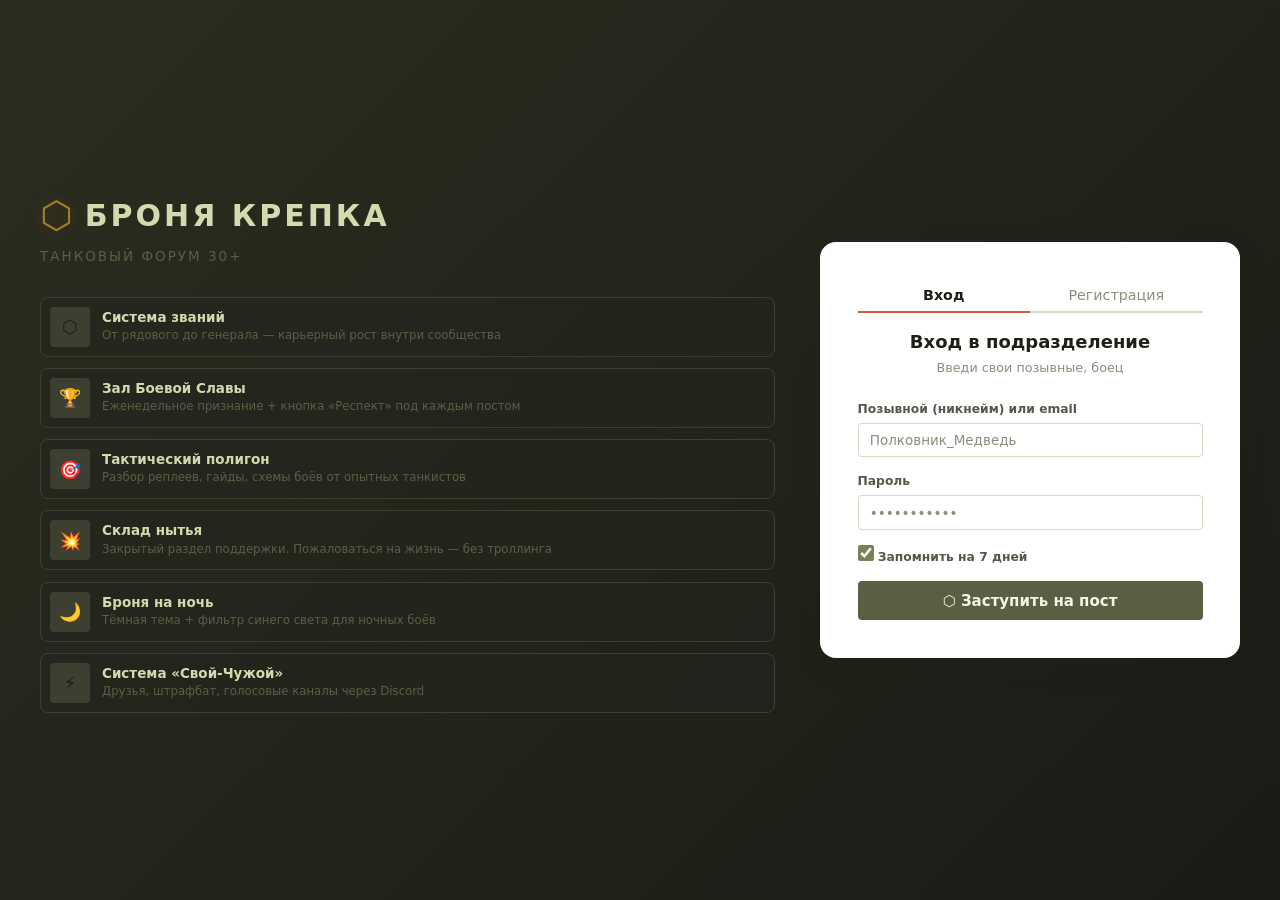
==== commit 45a04ea8: "bugfix" ====
--- a/frontend/feed.html
+++ b/frontend/feed.html
@@ -27,7 +27,7 @@
     <div class="flex items-center justify-between" style="margin-bottom:1rem;flex-wrap:wrap;gap:0.75rem">
       <div>
         <h1 style="font-size:1.3rem">Лента подразделения</h1>
-        <span class="text-sm text-tertiary">4 283 бойца в строю · 312 онлайн</span>
+        <span class="text-sm text-tertiary" id="headerStats"><span id="statUsersHeader">0</span> бойца в строю · <span id="statOnlineHeader">0</span> онлайн</span>
       </div>
       <a href="new-topic.html" class="btn btn-fire">➕ Новая тема</a>
     </div>
@@ -47,33 +47,6 @@
 
   <!-- ===== САЙДБАР ===== -->
   <aside class="sidebar">
-
-    <!-- Зал Боевой Славы -->
-    <div class="sidebar-widget">
-      <div class="sidebar-widget-title">🏆 Зал Боевой Славы</div>
-      <div class="hof-entry">
-        <span style="font-size:1.2rem">🥇</span>
-        <div style="flex:1">
-          <div class="hof-name">Полковник_Медведь</div>
-          <div class="hof-reason">5 гайдов, 48 респектов</div>
-        </div>
-        <span class="tag tag-gold">недели</span>
-      </div>
-      <div class="hof-entry">
-        <span style="font-size:1.2rem">🥈</span>
-        <div style="flex:1">
-          <div class="hof-name">Tankist_1979</div>
-          <div class="hof-reason">Помощь 12 новичкам</div>
-        </div>
-      </div>
-      <div class="hof-entry">
-        <span style="font-size:1.2rem">🥉</span>
-        <div style="flex:1">
-          <div class="hof-name">Serega_Na_Objekte</div>
-          <div class="hof-reason">Спас тему от срача</div>
-        </div>
-      </div>
-    </div>
 
     <!-- Кто онлайн -->
     <div class="sidebar-widget">
@@ -86,39 +59,10 @@
     <div class="sidebar-widget">
       <div class="sidebar-widget-title">📊 Статистика подразделения</div>
       <div class="sidebar-stats">
-        <div class="sidebar-stat"><div class="num">4 283</div><div class="label">Бойцов</div></div>
-        <div class="sidebar-stat"><div class="num">312</div><div class="label">Онлайн</div></div>
-        <div class="sidebar-stat"><div class="num">12 847</div><div class="label">Тем</div></div>
-        <div class="sidebar-stat"><div class="num">143K</div><div class="label">Постов</div></div>
-      </div>
-    </div>
-
-    <!-- Достижения -->
-    <div class="sidebar-widget">
-      <div class="sidebar-widget-title">🏅 Твои достижения</div>
-      <div class="achievement-item">
-        <div class="ach-icon">💬</div>
-        <div class="ach-info">
-          <div class="ach-name">100 постов</div>
-          <div class="ach-desc">Напиши 100 сообщений</div>
-        </div>
-        <span class="ach-progress">82/100</span>
-      </div>
-      <div class="achievement-item">
-        <div class="ach-icon">🎓</div>
-        <div class="ach-info">
-          <div class="ach-name">Наставник</div>
-          <div class="ach-desc">Помоги 10 новичкам</div>
-        </div>
-        <span class="ach-progress">4/10</span>
-      </div>
-      <div class="achievement-item locked">
-        <div class="ach-icon">🛡</div>
-        <div class="ach-info">
-          <div class="ach-name">Хранитель порядка</div>
-          <div class="ach-desc">Спаси тему от флуда</div>
-        </div>
-        <span class="ach-progress">🔒</span>
+        <div class="sidebar-stat"><div class="num" id="statUsers">0</div><div class="label">Бойцов</div></div>
+        <div class="sidebar-stat"><div class="num" id="statOnline">0</div><div class="label">Онлайн</div></div>
+        <div class="sidebar-stat"><div class="num" id="statTopics">0</div><div class="label">Тем</div></div>
+        <div class="sidebar-stat"><div class="num" id="statPosts">0</div><div class="label">Постов</div></div>
       </div>
     </div>
 
@@ -395,9 +339,9 @@
   async function leaveClan(clanId, clanName) {
     try {
       await api.post('/api/clans/leave', { clanId: clanId });
-      toast.info('Покинул "' + clanName + '"');
-      loadClans();
-    } catch (_) {}
+      toast.success('Покинул "' + clanName + '"');
+    } catch (_) {}
+    loadClans();
   }
 
   document.addEventListener('DOMContentLoaded', function () {
@@ -439,6 +383,7 @@
     loadCategories().then(function () { loadTopics(); });
     loadClans();
     loadOnlineUsers();
+    loadGlobalStats();
 
     // Heartbeat
     api.post('/api/users/heartbeat');
@@ -473,6 +418,19 @@
     } catch (_) {}
   }
 
+  async function loadGlobalStats() {
+    try {
+      var stats = await api.get('/api/users/stats/global');
+      if (!stats) return;
+      document.getElementById('statUsers').textContent = (stats.userCount || 0).toLocaleString();
+      document.getElementById('statUsersHeader').textContent = (stats.userCount || 0).toLocaleString();
+      document.getElementById('statOnline').textContent = (stats.onlineCount || 0).toLocaleString();
+      document.getElementById('statOnlineHeader').textContent = (stats.onlineCount || 0).toLocaleString();
+      document.getElementById('statTopics').textContent = (stats.topicCount || 0).toLocaleString();
+      document.getElementById('statPosts').textContent = (stats.postCount || 0).toLocaleString();
+    } catch (_) {}
+  }
+
   async function loadOnlineModal() {
     try {
       var users = await api.get('/api/users/online');
